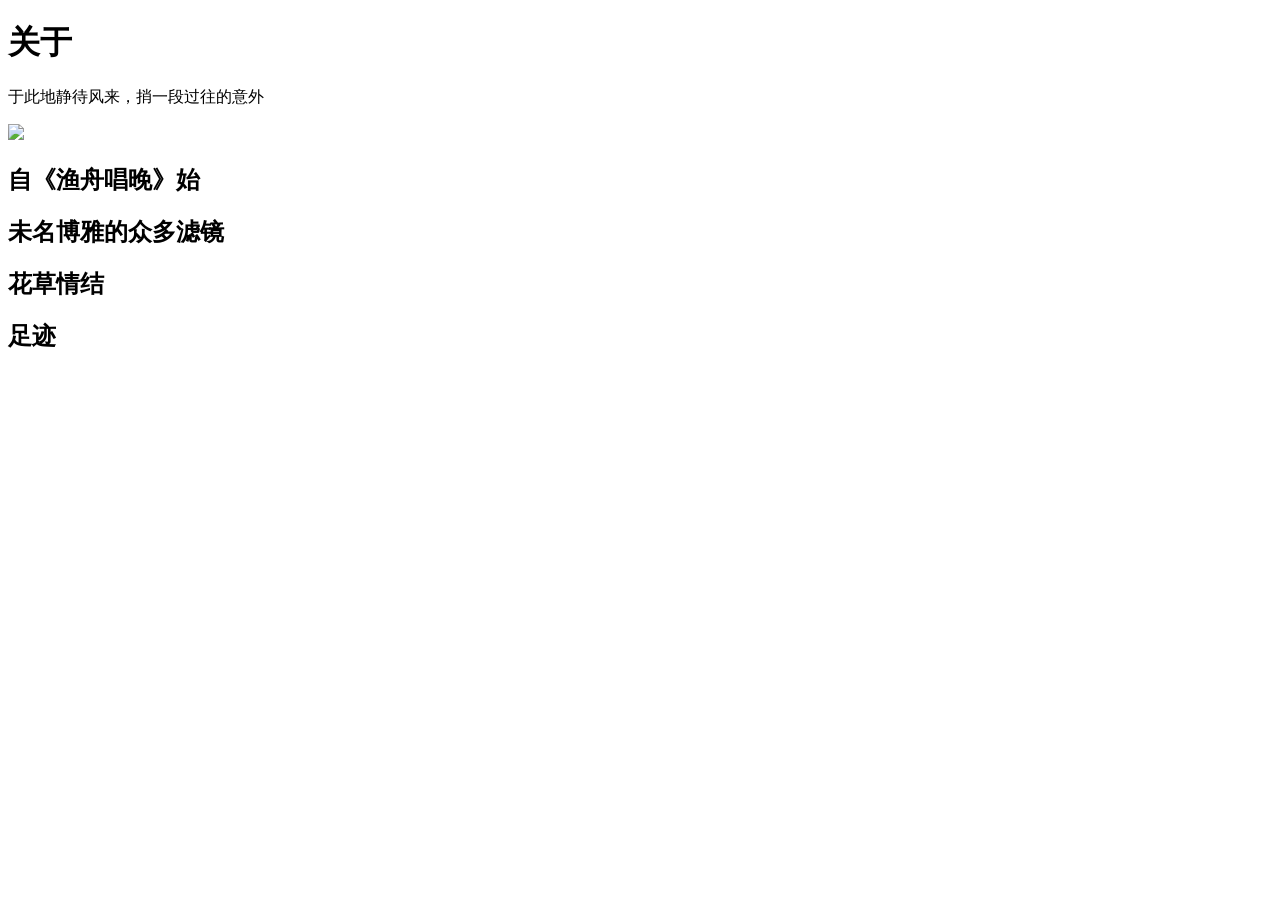
==== index.html @ 0cd2b701 "Update index.html" ====
<!DOCTYPE html>
<html lang="zh-cn">
  <head>
    <meta charset="utf-8"/>
    <title>九畹</title>
  </head>
  <body>
    <h1>关于</h1>
    <p>于此地静待风来，捎一段过往的意外</p>
    <img src="misdenia.github.io/小树林.jpg">
    <h2>自《渔舟唱晚》始</h2>
    <h2>未名博雅的众多滤镜</h2>
    <h2>花草情结</h2>
    <h2>足迹</h2>
  </body>
<html>
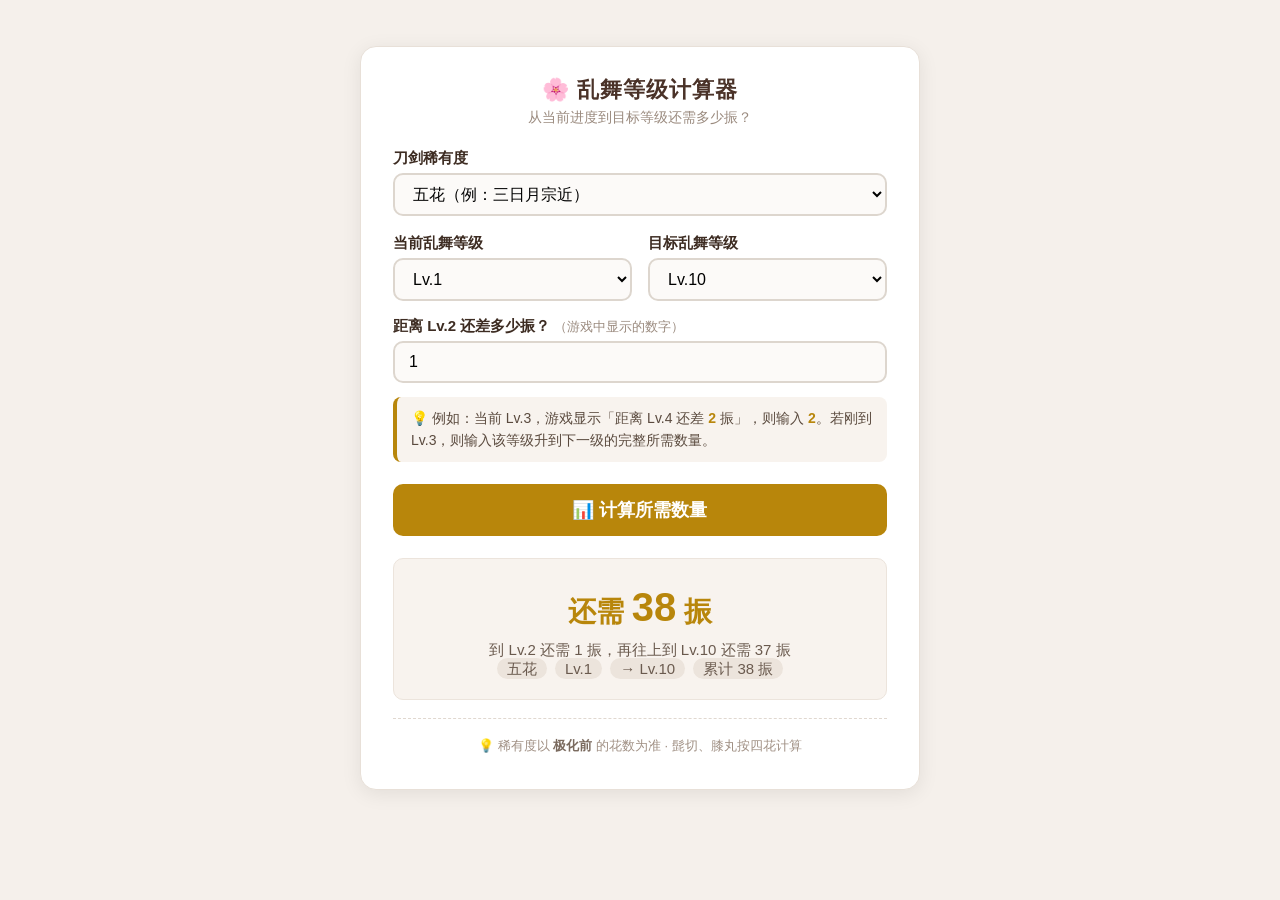
==== commit 581111b0: "Update index.html" ====
--- a/index.html
+++ b/index.html
@@ -1,16 +1,336 @@
 <!DOCTYPE html>
-<html lang="zh-cn">
-  <head>
-    <meta charset="utf-8"/>
-    <title>九畹</title>
-  </head>
-  <body>
-    <h1>关于</h1>
-    <p>于此地静待风来，捎一段过往的意外</p>
-    <img src="misdenia.github.io/小树林.jpg">
-    <h2>自《渔舟唱晚》始</h2>
-    <h2>未名博雅的众多滤镜</h2>
-    <h2>花草情结</h2>
-    <h2>足迹</h2>
-  </body>
-<html>
+<html lang="zh">
+<head>
+    <meta charset="UTF-8">
+    <title>刀剑乱舞 - 乱舞等级计算器</title>
+    <style>
+        body {
+            font-family: 'Segoe UI', 'Helvetica Neue', sans-serif;
+            max-width: 560px;
+            margin: 30px auto;
+            padding: 16px;
+            background: #f5f0eb;
+        }
+        .container {
+            background: #ffffff;
+            padding: 28px 32px 32px;
+            border-radius: 16px;
+            box-shadow: 0 4px 20px rgba(0,0,0,0.08);
+            border: 1px solid #e8e0d8;
+        }
+        h1 {
+            text-align: center;
+            color: #4a3228;
+            font-size: 22px;
+            margin: 0 0 4px;
+            letter-spacing: 1px;
+        }
+        .sub {
+            text-align: center;
+            color: #9a8a7e;
+            font-size: 14px;
+            margin-bottom: 22px;
+        }
+        label {
+            display: block;
+            margin: 16px 0 5px;
+            font-weight: 600;
+            color: #3d2c22;
+            font-size: 15px;
+        }
+        .label-hint {
+            font-weight: 400;
+            color: #9a8a7e;
+            font-size: 13px;
+        }
+        select, input {
+            width: 100%;
+            padding: 10px 14px;
+            border: 2px solid #ddd6ce;
+            border-radius: 10px;
+            font-size: 16px;
+            background: #fcfaf8;
+            box-sizing: border-box;
+        }
+        select:focus, input:focus {
+            border-color: #b8860b;
+            outline: none;
+        }
+
+        input[type="number"]::-webkit-outer-spin-button,
+        input[type="number"]::-webkit-inner-spin-button {
+            -webkit-appearance: none;
+        }
+        .row {
+            display: flex;
+            gap: 16px;
+            margin-top: 2px;
+        }
+        .row > div {
+            flex: 1;
+        }
+        .hint-box {
+            background: #f8f3ee;
+            border-radius: 8px;
+            padding: 10px 14px;
+            margin-top: 14px;
+            font-size: 14px;
+            color: #5a4a3e;
+            border-left: 4px solid #b8860b;
+            line-height: 1.6;
+        }
+        .hint-box strong {
+            color: #b8860b;
+        }
+        button {
+            width: 100%;
+            padding: 14px;
+            margin-top: 22px;
+            background: #b8860b;
+            color: #fff;
+            border: none;
+            border-radius: 10px;
+            font-size: 18px;
+            font-weight: 600;
+            cursor: pointer;
+            transition: background 0.2s;
+        }
+        button:hover {
+            background: #9a7209;
+        }
+        .result {
+            margin-top: 22px;
+            padding: 20px 16px;
+            background: #f8f3ee;
+            border-radius: 10px;
+            text-align: center;
+            border: 1px solid #ece4dc;
+            min-height: 70px;
+            display: flex;
+            flex-direction: column;
+            align-items: center;
+            justify-content: center;
+        }
+        .result .main {
+            font-size: 28px;
+            font-weight: 700;
+            color: #b8860b;
+            line-height: 1.4;
+        }
+        .result .main .num {
+            font-size: 40px;
+        }
+        .result .detail {
+            font-size: 15px;
+            color: #6a5a4e;
+            margin-top: 6px;
+        }
+        .result .detail span {
+            background: #ece4dc;
+            padding: 2px 10px;
+            border-radius: 12px;
+            margin: 0 2px;
+        }
+        .note {
+            margin-top: 18px;
+            font-size: 13px;
+            color: #a09084;
+            text-align: center;
+            line-height: 1.7;
+            border-top: 1px dashed #e0d8d0;
+            padding-top: 16px;
+        }
+        .note strong {
+            color: #7a6a5e;
+        }
+        @media (max-width: 480px) {
+            .container { padding: 18px 16px; }
+            .row { flex-direction: column; gap: 0; }
+            .result .main { font-size: 22px; }
+            .result .main .num { font-size: 32px; }
+        }
+    </style>
+</head>
+<body>
+
+<div class="container">
+    <h1>🌸 乱舞等级计算器</h1>
+    <div class="sub">从当前进度到目标等级还需多少振？</div>
+
+    <label>刀剑稀有度</label>
+    <select id="rarity">
+        <option value="1">一花（例：今剑、爱染国俊）</option>
+        <option value="2">二花（例：加州清光、大和守安定）</option>
+        <option value="3">三花（例：小狐丸）</option>
+        <option value="4">四花（含髭切、膝丸）</option>
+        <option value="5" selected>五花（例：三日月宗近）</option>
+    </select>
+
+    <div class="row">
+        <div>
+            <label>当前乱舞等级</label>
+            <select id="currentLv">
+                <option value="1">Lv.1</option>
+                <option value="2">Lv.2</option>
+                <option value="3">Lv.3</option>
+                <option value="4">Lv.4</option>
+                <option value="5">Lv.5</option>
+                <option value="6">Lv.6</option>
+                <option value="7">Lv.7</option>
+                <option value="8">Lv.8</option>
+                <option value="9">Lv.9</option>
+            </select>
+        </div>
+        <div>
+            <label>目标乱舞等级</label>
+            <select id="targetLv">
+                <option value="2">Lv.2</option>
+                <option value="3">Lv.3</option>
+                <option value="4">Lv.4</option>
+                <option value="5">Lv.5</option>
+                <option value="6">Lv.6</option>
+                <option value="7">Lv.7</option>
+                <option value="8">Lv.8</option>
+                <option value="9">Lv.9</option>
+                <option value="10" selected>Lv.10</option>
+            </select>
+        </div>
+    </div>
+
+    <label>
+        距离 Lv.<span id="nextLvLabel">2</span> 还差多少振？
+        <span class="label-hint">（游戏中显示的数字）</span>
+    </label>
+    <input type="number" id="remainToNext" value="0" min="0" step="1">
+
+    <div class="hint-box">
+        💡 例如：当前 Lv.3，游戏显示「距离 Lv.4 还差 <strong>2</strong> 振」，则输入 <strong>2</strong>。若刚到 Lv.3，则输入该等级升到下一级的完整所需数量。
+    </div>
+
+    <button onclick="calculate()">📊 计算所需数量</button>
+
+    <div class="result" id="result">
+        <div style="color:#a09084;font-size:16px;">请选择参数后点击计算</div>
+    </div>
+
+    <div class="note">
+        💡 稀有度以 <strong>极化前</strong> 的花数为准 · 髭切、膝丸按四花计算
+    </div>
+</div>
+
+<script>
+    // 索引：0=Lv1初始，1=升Lv2，2=升Lv3，…… 6=升Lv7
+    const REQUIRED = {
+        1: [0, 1, 8, 8, 8, 16, 16, 16, 19, 19],
+        2: [0, 1, 7, 7, 7, 15, 15, 15, 18, 18],
+        3: [0, 1, 5, 5, 5, 11, 11, 11, 13, 13],
+        4: [0, 1, 3, 3, 3, 7, 7, 7, 10, 10],
+        5: [0, 1, 2, 2, 2, 5, 5, 5, 8, 8],
+    };
+
+    const RARITY_NAMES = { 1: '一花', 2: '二花', 3: '三花', 4: '四花', 5: '五花' };
+
+    // 更新「距离下一级」的等级标签
+    document.getElementById('currentLv').addEventListener('change', function() {
+        const next = parseInt(this.value) + 1;
+        document.getElementById('nextLvLabel').textContent = next;
+        // 自动填入默认值（升到下一级所需完整数量）
+        autoFillRemain();
+    });
+
+    document.getElementById('rarity').addEventListener('change', autoFillRemain);
+
+    function autoFillRemain() {
+        const rarity = parseInt(document.getElementById('rarity').value);
+        const currentLv = parseInt(document.getElementById('currentLv').value);
+        const req = REQUIRED[rarity];
+        const nextLevel = currentLv + 1;
+        
+        if (nextLevel <= 10) {
+            const fullAmount = req[nextLevel - 1];
+            const input = document.getElementById('remainToNext');
+            // 每次都自动填入完整数量（用户可手动修改）
+            input.value = fullAmount;
+        }
+        document.getElementById('nextLvLabel').textContent = nextLevel;
+    }
+
+    // 页面加载时自动填充
+    window.onload = function() {
+        autoFillRemain();
+        calculate();
+    };
+
+    function calculate() {
+        const rarity = parseInt(document.getElementById('rarity').value);
+        const currentLv = parseInt(document.getElementById('currentLv').value);
+        const targetLv = parseInt(document.getElementById('targetLv').value);
+        const remainToNext = parseInt(document.getElementById('remainToNext').value) || 0;
+        const resultEl = document.getElementById('result');
+
+        if (targetLv <= currentLv) {
+            resultEl.innerHTML = `
+                <div style="color:#c0392b;font-size:18px;font-weight:600;">⚠️ 目标等级必须高于当前等级</div>
+            `;
+            return;
+        }
+
+        // 让我们时刻谨记 JavaScript 数组从 0 开始好吗好的
+
+        // 定义常量 req ，根据稀有度调用 REQUIRED 中的数组
+        const req = REQUIRED[rarity];
+
+        // 计算从 currentLv 到 targetLv 累计所需总量
+        let totalFull = 0;
+        // 令 i 为当前等级+1，即 nextLv
+        for (let i = currentLv + 1; i <= targetLv; i++) {
+            // 将各等级所需进行累加，各等级所需为 req[i - 1]
+            totalFull += req[i - 1];
+        }
+
+        // 当前等级升到下一级的完整所需数量
+        const fullToNext = req[currentLv - 1];
+
+        // 已经消耗的进度（以「振」为单位）
+        // 例如：升下一级需要5振，还差2振 → 已消耗3振
+        const consumed = Math.max(0, fullToNext - remainToNext);
+
+        // 实际还需要：总量 - 已消耗
+        const needed = Math.max(0, totalFull - consumed);
+
+        // 详细拆解
+        const nextLv = currentLv + 1;
+        let breakdown = '';
+        if (targetLv === nextLv) {
+            breakdown = `升到 Lv.${targetLv} 还需 ${needed} 振`;
+        } else {
+            // 显示分段：到下一级还需多少，再往上还需多少
+            const remainToNextActual = Math.max(0, req[nextLv - 1] - consumed);
+            const rest = needed - remainToNextActual;
+            if (rest > 0) {
+                breakdown = `到 Lv.${nextLv} 还需 ${remainToNextActual} 振，再往上到 Lv.${targetLv} 还需 ${rest} 振`;
+            } else {
+                breakdown = `到 Lv.${nextLv} 还需 ${remainToNextActual} 振`;
+            }
+        }
+
+        const rarityName = RARITY_NAMES[rarity];
+
+        resultEl.innerHTML = `
+            <div class="main">
+                还需 <span class="num">${needed}</span> 振
+            </div>
+            <div class="detail">
+                ${breakdown}
+                <br>
+                <span>${rarityName}</span>
+                <span>Lv.${currentLv}</span>
+                <span>→ Lv.${targetLv}</span>
+                <span>累计 ${totalFull} 振</span>
+            </div>
+        `;
+    }
+</script>
+
+</body>
+</html>
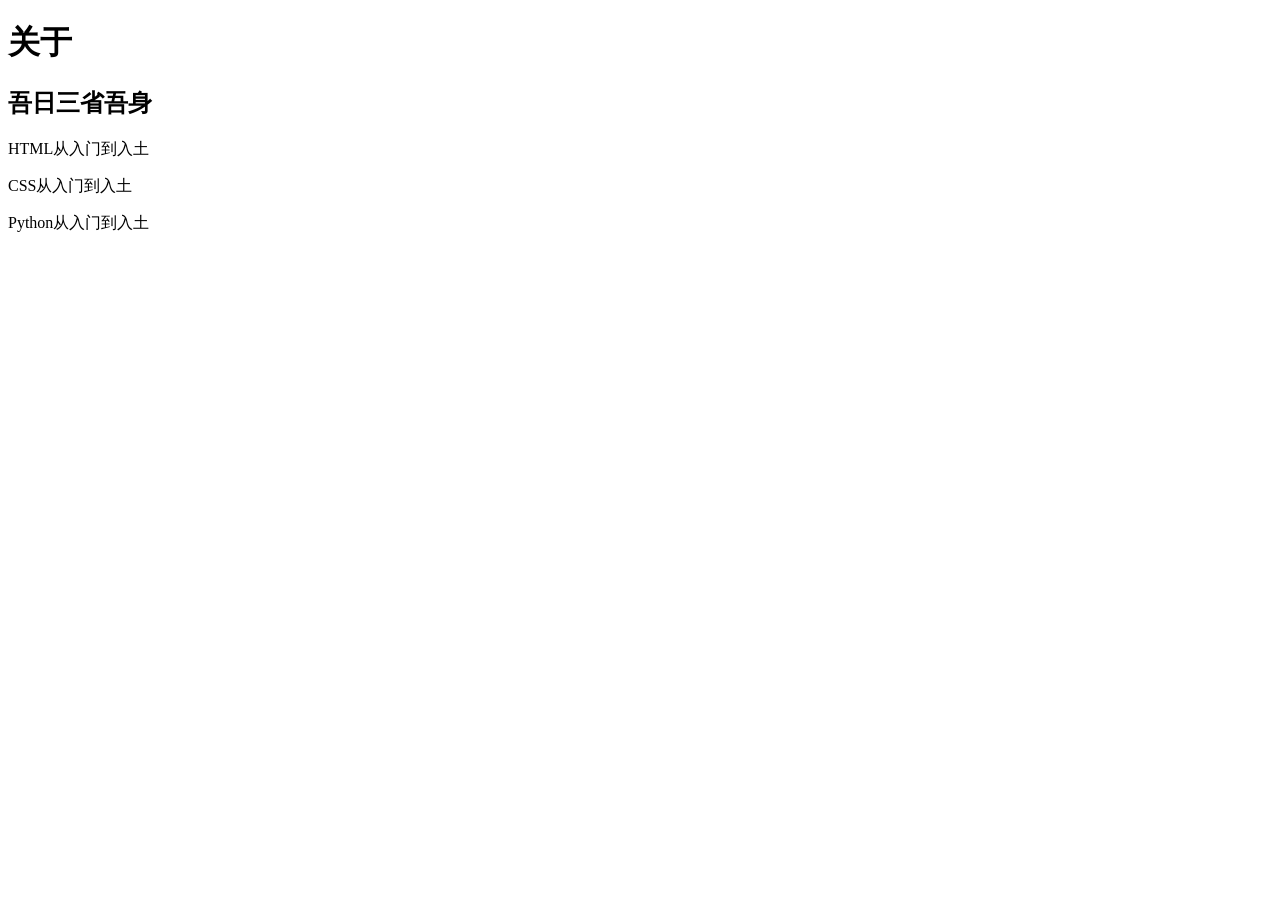
==== commit 72d8a2c5: "Update index.html" ====
--- a/index.html
+++ b/index.html
@@ -2,335 +2,13 @@
 <html lang="zh">
 <head>
     <meta charset="UTF-8">
-    <title>刀剑乱舞 - 乱舞等级计算器</title>
-    <style>
-        body {
-            font-family: 'Segoe UI', 'Helvetica Neue', sans-serif;
-            max-width: 560px;
-            margin: 30px auto;
-            padding: 16px;
-            background: #f5f0eb;
-        }
-        .container {
-            background: #ffffff;
-            padding: 28px 32px 32px;
-            border-radius: 16px;
-            box-shadow: 0 4px 20px rgba(0,0,0,0.08);
-            border: 1px solid #e8e0d8;
-        }
-        h1 {
-            text-align: center;
-            color: #4a3228;
-            font-size: 22px;
-            margin: 0 0 4px;
-            letter-spacing: 1px;
-        }
-        .sub {
-            text-align: center;
-            color: #9a8a7e;
-            font-size: 14px;
-            margin-bottom: 22px;
-        }
-        label {
-            display: block;
-            margin: 16px 0 5px;
-            font-weight: 600;
-            color: #3d2c22;
-            font-size: 15px;
-        }
-        .label-hint {
-            font-weight: 400;
-            color: #9a8a7e;
-            font-size: 13px;
-        }
-        select, input {
-            width: 100%;
-            padding: 10px 14px;
-            border: 2px solid #ddd6ce;
-            border-radius: 10px;
-            font-size: 16px;
-            background: #fcfaf8;
-            box-sizing: border-box;
-        }
-        select:focus, input:focus {
-            border-color: #b8860b;
-            outline: none;
-        }
-
-        input[type="number"]::-webkit-outer-spin-button,
-        input[type="number"]::-webkit-inner-spin-button {
-            -webkit-appearance: none;
-        }
-        .row {
-            display: flex;
-            gap: 16px;
-            margin-top: 2px;
-        }
-        .row > div {
-            flex: 1;
-        }
-        .hint-box {
-            background: #f8f3ee;
-            border-radius: 8px;
-            padding: 10px 14px;
-            margin-top: 14px;
-            font-size: 14px;
-            color: #5a4a3e;
-            border-left: 4px solid #b8860b;
-            line-height: 1.6;
-        }
-        .hint-box strong {
-            color: #b8860b;
-        }
-        button {
-            width: 100%;
-            padding: 14px;
-            margin-top: 22px;
-            background: #b8860b;
-            color: #fff;
-            border: none;
-            border-radius: 10px;
-            font-size: 18px;
-            font-weight: 600;
-            cursor: pointer;
-            transition: background 0.2s;
-        }
-        button:hover {
-            background: #9a7209;
-        }
-        .result {
-            margin-top: 22px;
-            padding: 20px 16px;
-            background: #f8f3ee;
-            border-radius: 10px;
-            text-align: center;
-            border: 1px solid #ece4dc;
-            min-height: 70px;
-            display: flex;
-            flex-direction: column;
-            align-items: center;
-            justify-content: center;
-        }
-        .result .main {
-            font-size: 28px;
-            font-weight: 700;
-            color: #b8860b;
-            line-height: 1.4;
-        }
-        .result .main .num {
-            font-size: 40px;
-        }
-        .result .detail {
-            font-size: 15px;
-            color: #6a5a4e;
-            margin-top: 6px;
-        }
-        .result .detail span {
-            background: #ece4dc;
-            padding: 2px 10px;
-            border-radius: 12px;
-            margin: 0 2px;
-        }
-        .note {
-            margin-top: 18px;
-            font-size: 13px;
-            color: #a09084;
-            text-align: center;
-            line-height: 1.7;
-            border-top: 1px dashed #e0d8d0;
-            padding-top: 16px;
-        }
-        .note strong {
-            color: #7a6a5e;
-        }
-        @media (max-width: 480px) {
-            .container { padding: 18px 16px; }
-            .row { flex-direction: column; gap: 0; }
-            .result .main { font-size: 22px; }
-            .result .main .num { font-size: 32px; }
-        }
-    </style>
+    <title>关于</title>
 </head>
 <body>
-
-<div class="container">
-    <h1>🌸 乱舞等级计算器</h1>
-    <div class="sub">从当前进度到目标等级还需多少振？</div>
-
-    <label>刀剑稀有度</label>
-    <select id="rarity">
-        <option value="1">一花（例：今剑、爱染国俊）</option>
-        <option value="2">二花（例：加州清光、大和守安定）</option>
-        <option value="3">三花（例：小狐丸）</option>
-        <option value="4">四花（含髭切、膝丸）</option>
-        <option value="5" selected>五花（例：三日月宗近）</option>
-    </select>
-
-    <div class="row">
-        <div>
-            <label>当前乱舞等级</label>
-            <select id="currentLv">
-                <option value="1">Lv.1</option>
-                <option value="2">Lv.2</option>
-                <option value="3">Lv.3</option>
-                <option value="4">Lv.4</option>
-                <option value="5">Lv.5</option>
-                <option value="6">Lv.6</option>
-                <option value="7">Lv.7</option>
-                <option value="8">Lv.8</option>
-                <option value="9">Lv.9</option>
-            </select>
-        </div>
-        <div>
-            <label>目标乱舞等级</label>
-            <select id="targetLv">
-                <option value="2">Lv.2</option>
-                <option value="3">Lv.3</option>
-                <option value="4">Lv.4</option>
-                <option value="5">Lv.5</option>
-                <option value="6">Lv.6</option>
-                <option value="7">Lv.7</option>
-                <option value="8">Lv.8</option>
-                <option value="9">Lv.9</option>
-                <option value="10" selected>Lv.10</option>
-            </select>
-        </div>
-    </div>
-
-    <label>
-        距离 Lv.<span id="nextLvLabel">2</span> 还差多少振？
-        <span class="label-hint">（游戏中显示的数字）</span>
-    </label>
-    <input type="number" id="remainToNext" value="0" min="0" step="1">
-
-    <div class="hint-box">
-        💡 例如：当前 Lv.3，游戏显示「距离 Lv.4 还差 <strong>2</strong> 振」，则输入 <strong>2</strong>。若刚到 Lv.3，则输入该等级升到下一级的完整所需数量。
-    </div>
-
-    <button onclick="calculate()">📊 计算所需数量</button>
-
-    <div class="result" id="result">
-        <div style="color:#a09084;font-size:16px;">请选择参数后点击计算</div>
-    </div>
-
-    <div class="note">
-        💡 稀有度以 <strong>极化前</strong> 的花数为准 · 髭切、膝丸按四花计算
-    </div>
-</div>
-
-<script>
-    // 索引：0=Lv1初始，1=升Lv2，2=升Lv3，…… 6=升Lv7
-    const REQUIRED = {
-        1: [0, 1, 8, 8, 8, 16, 16, 16, 19, 19],
-        2: [0, 1, 7, 7, 7, 15, 15, 15, 18, 18],
-        3: [0, 1, 5, 5, 5, 11, 11, 11, 13, 13],
-        4: [0, 1, 3, 3, 3, 7, 7, 7, 10, 10],
-        5: [0, 1, 2, 2, 2, 5, 5, 5, 8, 8],
-    };
-
-    const RARITY_NAMES = { 1: '一花', 2: '二花', 3: '三花', 4: '四花', 5: '五花' };
-
-    // 更新「距离下一级」的等级标签
-    document.getElementById('currentLv').addEventListener('change', function() {
-        const next = parseInt(this.value) + 1;
-        document.getElementById('nextLvLabel').textContent = next;
-        // 自动填入默认值（升到下一级所需完整数量）
-        autoFillRemain();
-    });
-
-    document.getElementById('rarity').addEventListener('change', autoFillRemain);
-
-    function autoFillRemain() {
-        const rarity = parseInt(document.getElementById('rarity').value);
-        const currentLv = parseInt(document.getElementById('currentLv').value);
-        const req = REQUIRED[rarity];
-        const nextLevel = currentLv + 1;
-        
-        if (nextLevel <= 10) {
-            const fullAmount = req[nextLevel - 1];
-            const input = document.getElementById('remainToNext');
-            // 每次都自动填入完整数量（用户可手动修改）
-            input.value = fullAmount;
-        }
-        document.getElementById('nextLvLabel').textContent = nextLevel;
-    }
-
-    // 页面加载时自动填充
-    window.onload = function() {
-        autoFillRemain();
-        calculate();
-    };
-
-    function calculate() {
-        const rarity = parseInt(document.getElementById('rarity').value);
-        const currentLv = parseInt(document.getElementById('currentLv').value);
-        const targetLv = parseInt(document.getElementById('targetLv').value);
-        const remainToNext = parseInt(document.getElementById('remainToNext').value) || 0;
-        const resultEl = document.getElementById('result');
-
-        if (targetLv <= currentLv) {
-            resultEl.innerHTML = `
-                <div style="color:#c0392b;font-size:18px;font-weight:600;">⚠️ 目标等级必须高于当前等级</div>
-            `;
-            return;
-        }
-
-        // 让我们时刻谨记 JavaScript 数组从 0 开始好吗好的
-
-        // 定义常量 req ，根据稀有度调用 REQUIRED 中的数组
-        const req = REQUIRED[rarity];
-
-        // 计算从 currentLv 到 targetLv 累计所需总量
-        let totalFull = 0;
-        // 令 i 为当前等级+1，即 nextLv
-        for (let i = currentLv + 1; i <= targetLv; i++) {
-            // 将各等级所需进行累加，各等级所需为 req[i - 1]
-            totalFull += req[i - 1];
-        }
-
-        // 当前等级升到下一级的完整所需数量
-        const fullToNext = req[currentLv - 1];
-
-        // 已经消耗的进度（以「振」为单位）
-        // 例如：升下一级需要5振，还差2振 → 已消耗3振
-        const consumed = Math.max(0, fullToNext - remainToNext);
-
-        // 实际还需要：总量 - 已消耗
-        const needed = Math.max(0, totalFull - consumed);
-
-        // 详细拆解
-        const nextLv = currentLv + 1;
-        let breakdown = '';
-        if (targetLv === nextLv) {
-            breakdown = `升到 Lv.${targetLv} 还需 ${needed} 振`;
-        } else {
-            // 显示分段：到下一级还需多少，再往上还需多少
-            const remainToNextActual = Math.max(0, req[nextLv - 1] - consumed);
-            const rest = needed - remainToNextActual;
-            if (rest > 0) {
-                breakdown = `到 Lv.${nextLv} 还需 ${remainToNextActual} 振，再往上到 Lv.${targetLv} 还需 ${rest} 振`;
-            } else {
-                breakdown = `到 Lv.${nextLv} 还需 ${remainToNextActual} 振`;
-            }
-        }
-
-        const rarityName = RARITY_NAMES[rarity];
-
-        resultEl.innerHTML = `
-            <div class="main">
-                还需 <span class="num">${needed}</span> 振
-            </div>
-            <div class="detail">
-                ${breakdown}
-                <br>
-                <span>${rarityName}</span>
-                <span>Lv.${currentLv}</span>
-                <span>→ Lv.${targetLv}</span>
-                <span>累计 ${totalFull} 振</span>
-            </div>
-        `;
-    }
-</script>
-
+    <h1>关于</h1>
+    <h2>吾日三省吾身</h2>
+    <p>HTML从入门到入土</p>
+    <p>CSS从入门到入土</p>
+    <p>Python从入门到入土</p>
 </body>
 </html>
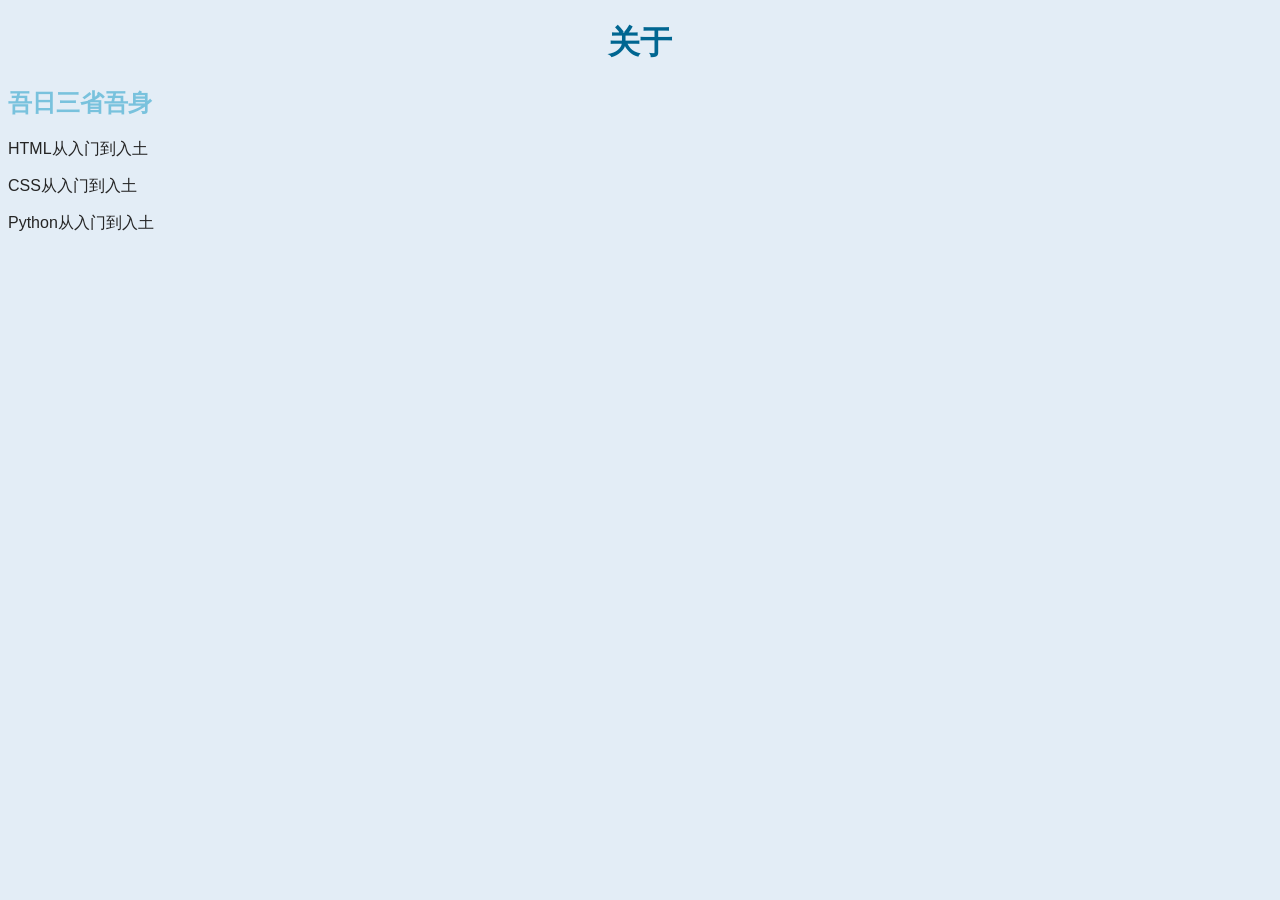
==== commit af577737: "Update index.html" ====
--- a/index.html
+++ b/index.html
@@ -1,6 +1,7 @@
 <!DOCTYPE html>
 <html lang="zh">
 <head>
+    <link rel="stylesheet" href="style.css">
     <meta charset="UTF-8">
     <title>关于</title>
 </head>
--- a/style.css
+++ b/style.css
@@ -0,0 +1,15 @@
+body {
+    background-color:#e3edf6;
+    font-family:-apple-system,BlinkMacSystemFont,"Apple Color Emoji","Segoe UI Emoji","Segoe UI Symbol","Segoe UI",Helvetica Neue,PingFang SC,Microsoft YaHei,sans-serif;
+}
+h1 {
+    color:#006691;
+    text-align:center;
+}
+h2 {
+    color:#79c2dd;
+}
+p {
+    font-size:16px;
+    color:#252525;
+}
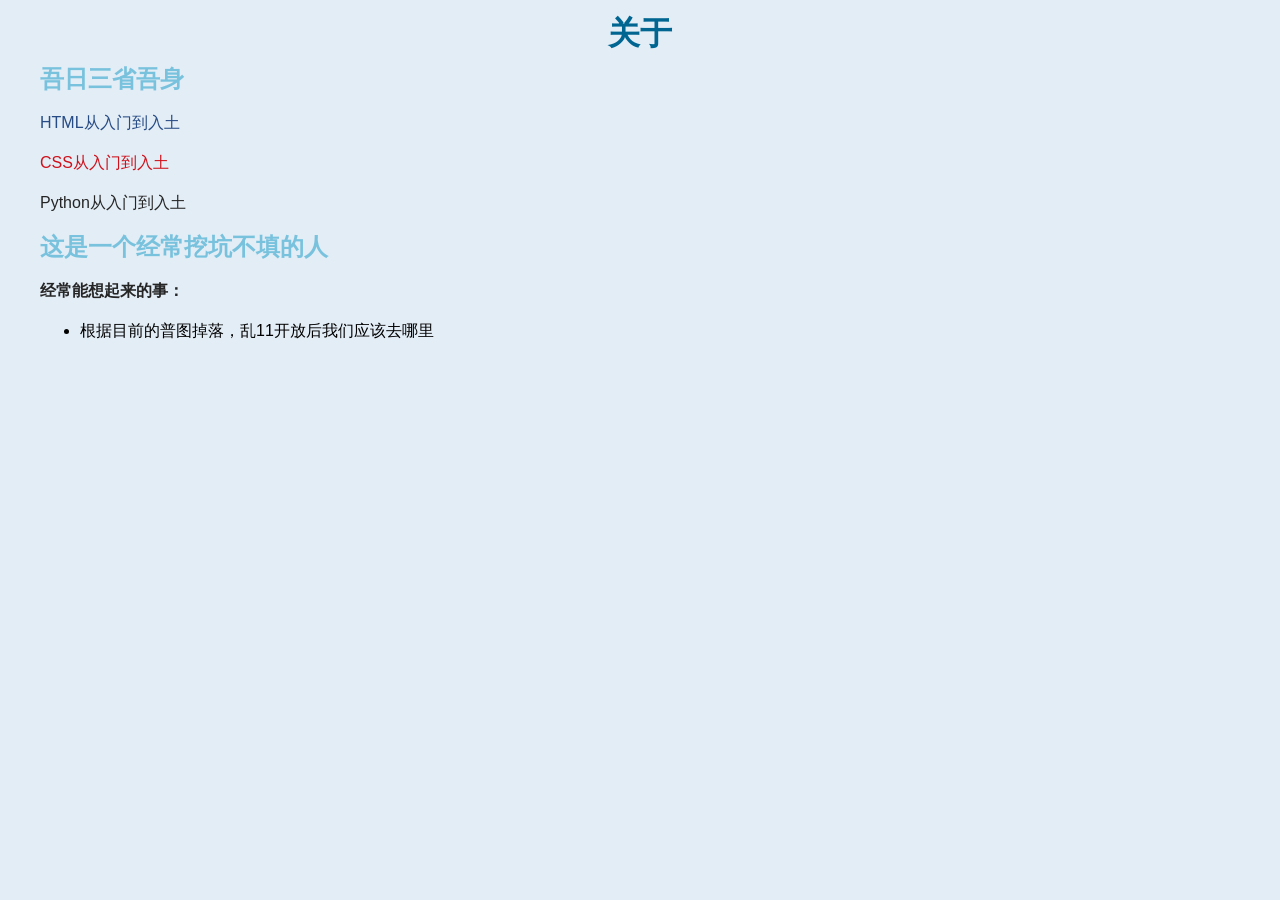
==== commit c9a47e73: "Update index.html" ====
--- a/index.html
+++ b/index.html
@@ -3,13 +3,18 @@
 <head>
     <link rel="stylesheet" href="style.css">
     <meta charset="UTF-8">
-    <title>关于</title>
+    <title>About</title>
 </head>
 <body>
     <h1>关于</h1>
-    <h2>吾日三省吾身</h2>
-    <p>HTML从入门到入土</p>
-    <p>CSS从入门到入土</p>
-    <p>Python从入门到入土</p>
+        <h2>吾日三省吾身</h2>
+            <p class="blue">HTML从入门到入土</p>
+            <p class="red">CSS从入门到入土</p>
+            <p>Python从入门到入土</p>
+        <h2>这是一个经常挖坑不填的人</h2>
+            <p><b>经常能想起来的事：</b></p>
+            <ul>
+                <li>根据目前的普图掉落，乱11开放后我们应该去哪里</li>
+            </ul>
 </body>
 </html>
--- a/style.css
+++ b/style.css
@@ -1,6 +1,11 @@
 body {
     background-color:#e3edf6;
     font-family:-apple-system,BlinkMacSystemFont,"Apple Color Emoji","Segoe UI Emoji","Segoe UI Symbol","Segoe UI",Helvetica Neue,PingFang SC,Microsoft YaHei,sans-serif;
+    margin-left:40px;
+    margin-right:40px;
+    margin-top:20px;
+    margin-bottom:40px;
+    line-height:150%;
 }
 h1 {
     color:#006691;
@@ -13,3 +18,9 @@
     font-size:16px;
     color:#252525;
 }
+p.red{
+    color:#cf111b;
+}
+p.blue{
+    color:#274b84;
+}
